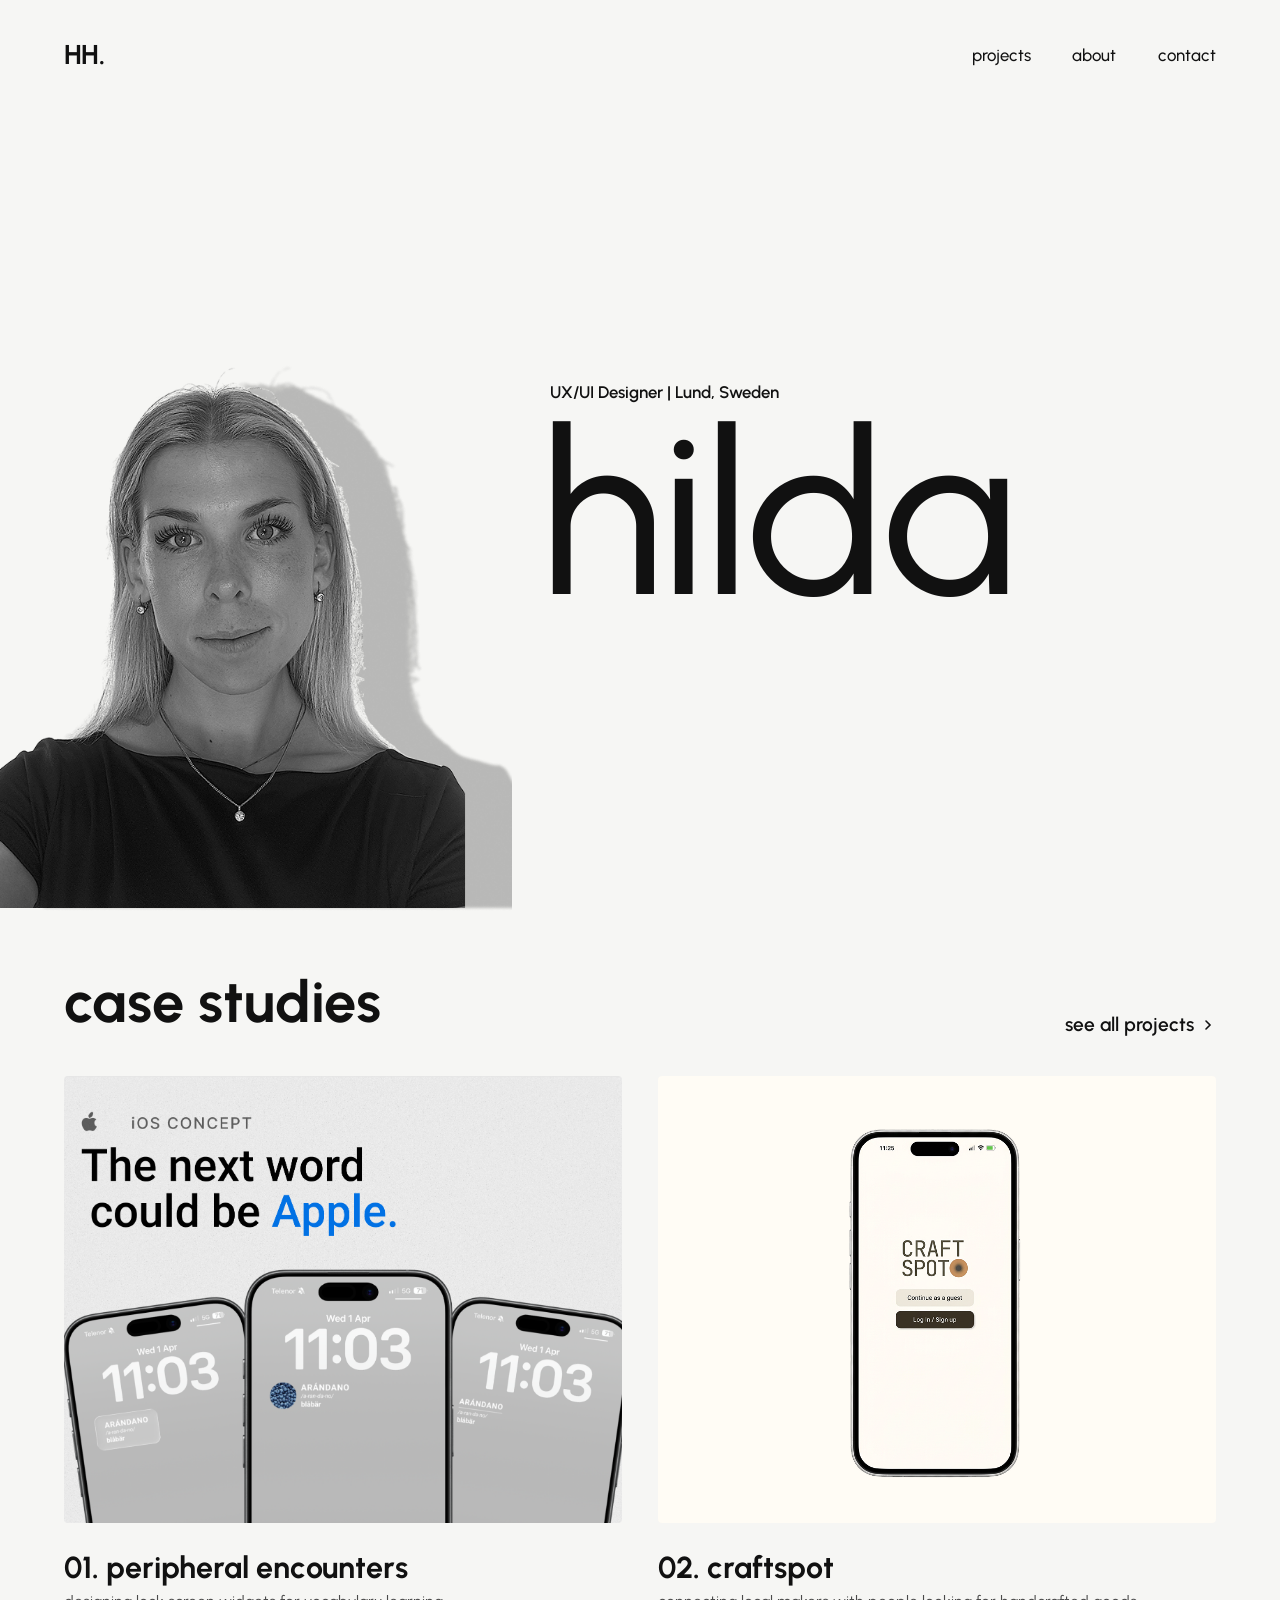
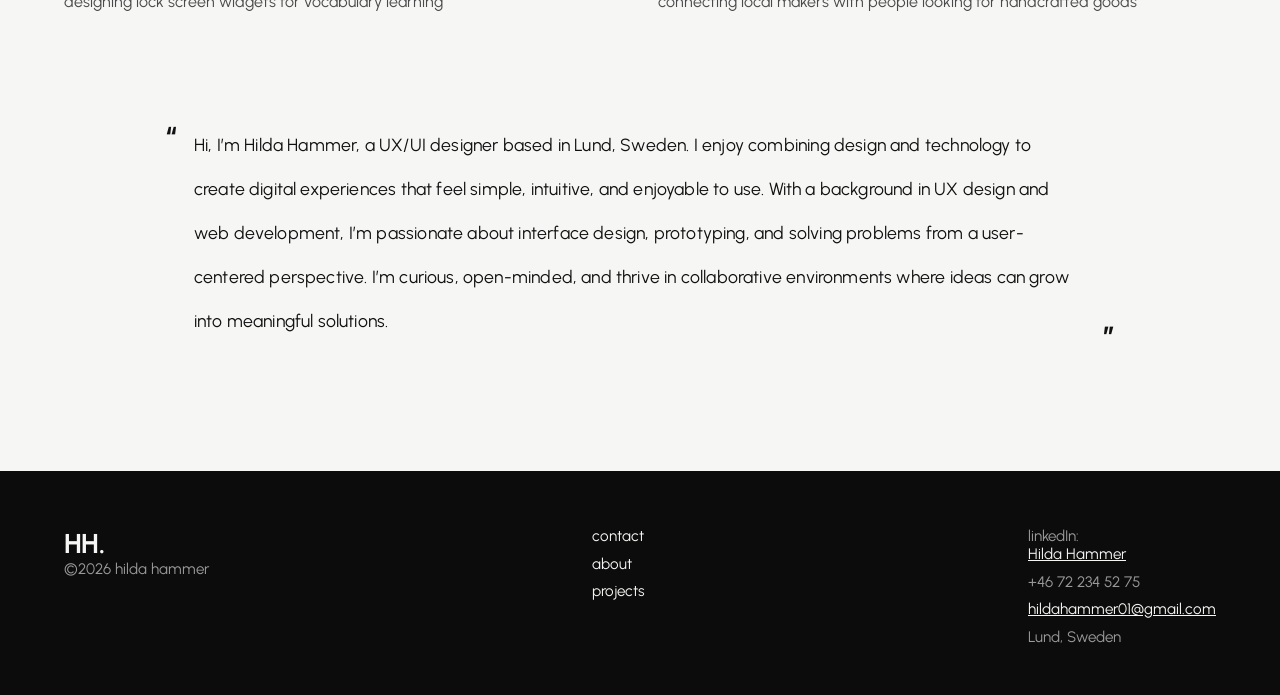
==== index.html @ 7aa0ebc8 "Add files via upload" ====
<!DOCTYPE html>
<html lang="en">
<head>
<meta charset="UTF-8">
<meta name="viewport" content="width=device-width, initial-scale=1.0">
<title>Hilda Hammer — UX/UI Designer</title>
<link rel="stylesheet" href="style.css">
<style>
     :root{
    --pad: 5vw;
  }

    main.wrap{
    max-width: none;
  }

  .site-header{
    padding-left: 5vw;
    padding-right: 5vw;
  }

  .hero{
    display: flex;
    align-items: flex-end;
    min-height: calc(100vh - 60px);
    gap: 3vw;
    margin-top: 0;

    width: 100vw;
    margin-left: calc(-50vw + 50%);
    padding-right: var(--pad);
  }
  .hero-photo{
    width: 40vw;
    aspect-ratio: 4/5;
    object-fit: cover;
    filter: grayscale(100%);
    align-self: flex-end;
  }
  .hero-copy .eyebrow{ margin-bottom: .5rem; }
  .hero-copy h1{
    font-family: var(--font-display);
    font-weight: 450;
    font-size: clamp(7rem, 18vw, 18rem);
    line-height: .9;
    margin: 0 0 0 -0.05em;
    letter-spacing: -0.01em;
  }

  .hero-copy{
    flex: 1;
    align-self: center;
  } 

  .section-head{
    display: flex;
    align-items: flex-end;
    justify-content: space-between;
    margin: 3.5rem 0 2.5rem;
    flex-wrap: wrap;
    gap: 1rem;
  }
  .section-head h2{
    font-family: var(--font-display);
    font-weight: 700;
    font-size: clamp(2.6rem, 5vw, 3.6rem);
    margin: 0;
  }

  .case-grid{
    display: grid;
    grid-template-columns: 1fr 1fr;
    gap: 2.2rem;
  }
  .case-card img{
    width: 100%;
    aspect-ratio: 4/3.2;
    object-fit: cover;
    border-radius: 4px;
    background: var(--card-bg);
    margin-bottom: 1.6rem;
  }
  .case-card h3{
    font-family: var(--font-display);
    font-weight: 700;
    font-size: 1.9rem;
    margin: 0 0 .4rem;
  }
  .case-card p{ margin: 0; color: var(--muted); }
  .case-card{ transition: opacity .15s ease; }
  .case-card:hover{ opacity: .82; }

  .intro-quote{
    margin: 7rem auto 2rem;
    max-width: 950px;
  }
    .intro-quote p{
    position: relative;
    font-size: 1.1rem;
    line-height: 2.5;
    letter-spacing: 0.01em;
    margin: 0;
    padding: 0 1.8rem;
  }
  .intro-quote p::before,
  .intro-quote p::after{
    content: "\201C";
    position: absolute;
    font-family: var(--font-display);
    font-weight: 700;
    font-size: 1.8rem;
    line-height: 1;
  }
  .intro-quote p::before{
    left: 0;
    top: 0;
  }
  .intro-quote p::after{
    right: 0;
    bottom: 0.3rem;
    transform: rotate(180deg);
  }

  @media (max-width: 760px){
    .hero{ flex-direction: column; align-items: center; min-height: auto; gap: 2rem; padding-right: 0; }
    .hero-photo{ width: 100%; aspect-ratio: 4/4.2; align-self: center; }    .case-grid{ grid-template-columns: 1fr; gap: 3rem; }
  }
</style>
</head>
<body>

<header class="site-header">
  <a href="index.html" class="logo">HH.</a>
  <button class="nav-toggle" aria-label="Toggle menu"><span></span><span></span><span></span></button>
  <nav class="nav">
    <a href="projects.html">projects</a>
    <a href="about.html">about</a>
    <a href="contact.html">contact</a>
  </nav>
</header>

<main class="wrap">

  <section class="hero">
<img class="hero-photo" src="images/me.png" alt="Portrait of Hilda Hammer">    <div class="hero-copy">
      <p class="eyebrow">UX/UI Designer | Lund, Sweden</p>
      <h1 class="dalmatian-text">hilda</h1>  
    </div>
  </section>

  <div class="section-head">
    <h2>case studies</h2>
    <a class="link-arrow" href="projects.html">
      see all projects
      <svg viewBox="0 0 24 24" fill="none" stroke="currentColor" stroke-width="2.4" stroke-linecap="round"><path d="M9 6l6 6-6 6"/></svg>
    </a>
  </div>

  <div class="case-grid">
    <a class="case-card" href="project-peripheral-encounters.html">
      <img src="images/mockup.png" alt="Peripheral Encounters project preview">
      <h3>01. peripheral encounters</h3>
      <p>designing lock screen widgets for vocabulary learning</p>
    </a>
    <a class="case-card" href="project-craftspot.html">
      <img src="images/craftspot/craftspot-logo.png" alt="CraftSpot project preview">
      <h3>02. craftspot</h3>
      <p>connecting local makers with people looking for handcrafted goods</p>
    </a>
  </div>

    <div class="intro-quote">
    <p>
      Hi, I’m Hilda Hammer, a UX/UI designer based in Lund, Sweden. 
      I enjoy combining design and technology to create digital experiences that feel simple, intuitive, and enjoyable to use. 
      With a background in UX design and web development, I’m passionate about interface design, prototyping, and solving problems from a user-centered perspective. 
      I’m curious, open-minded, and thrive in collaborative environments where ideas can grow into meaningful solutions.

    </p>
  </div>

</main>

<footer class="site-footer">
  <div class="footer-grid">
    <div class="footer-brand">
      <a href="index.html" class="logo">HH.</a>
      <p>©2026 hilda hammer</p>
    </div>
    <div class="footer-col">
      <a href="contact.html">contact</a>
      <a href="about.html">about</a>
      <a href="projects.html">projects</a>
    </div>
    <div class="footer-col">
      <p>linkedIn: <a class="footer-underline" href="https://www.linkedin.com/in/hildahammer" target="_blank" rel="noopener">Hilda Hammer</a></p>
      <p>+46 72 234 52 75</p>
      <p><a class="footer-underline" href="mailto:hildahammer01@gmail.com">hildahammer01@gmail.com</a></p>
      <p>Lund, Sweden</p>
    </div>
  </div>
</footer>

<script src="script.js"></script>
</body>
</html>
---- style.css ----
/* ---------- Hilda Hammer — portfolio ---------- */

@import url('https://fonts.googleapis.com/css2?family=Urbanist:wght@400;500;600;700;800&display=swap');

:root{
  --bg: #f6f6f4;
  --ink: #111111;
  --muted: #4a4a4a;
  --footer-bg: #0c0c0c;
  --footer-text: #f6f6f4;
  --footer-muted: #9a9a9a;
  --card-bg: #eceae6;

  --max: 1000px;
  --pad: 5vw;

  --font-display: 'Urbanist', sans-serif;
  --font-body: 'Urbanist', sans-serif;
}

*{
  box-sizing: border-box;
}

html{
  scroll-behavior: smooth;
}

body{
  margin: 0;
  background: var(--bg);
  color: var(--ink);
  font-family: var(--font-body);
  -webkit-font-smoothing: antialiased;
}

img{
  max-width: 100%;
  display: block;
}

a{
  color: inherit;
  text-decoration: none;
}

.wrap{
  max-width: var(--max);
  margin: 0 auto;
  padding: 0 var(--pad);
}


/* ---------- Header ---------- */

.site-header{
  display: flex;
  align-items: center;
  justify-content: space-between;
  padding: 2.4rem var(--pad) 0;
}

.logo{
  font-family: var(--font-display);
  font-weight: 700;
  font-size: 1.7rem;
  letter-spacing: -0.02em;
}

.nav{
  display: flex;
  gap: 2.6rem;
  font-size: 1.05rem;
}

.nav a{
  position: relative;
  font-weight: 500;
  transition: opacity .15s ease, font-weight .15s ease;
}

.nav a:hover{
  opacity: .55;
}

.nav a.active{
  font-weight: 700;
}

.nav-toggle{
  display: none;
  background: none;
  border: none;
  cursor: pointer;
  padding: 0;
}

.nav-toggle span{
  display: block;
  width: 26px;
  height: 2px;
  background: var(--ink);
  margin: 6px 0;
}


/* ---------- Buttons / links with chevron ---------- */

.link-arrow{
  display: inline-flex;
  align-items: center;
  gap: .4rem;
  font-family: var(--font-display);
  font-weight: 600;
  font-size: 1.2rem;
}

.link-arrow svg{
  width: 16px;
  height: 16px;
  transition: transform .15s ease;
}

.link-arrow:hover svg{
  transform: translateX(4px);
}

.back-link{
  display: inline-flex;
  align-items: center;
  gap: .5rem;
  font-weight: 600;
  margin: 3rem 0 1.5rem;
}

.back-link svg{
  width: 14px;
  height: 14px;
}

/* ---------- CV download button ---------- */

.btn-cv{
  display: inline-flex;
  align-items: center;
  gap: .55rem;
  font-family: var(--font-display);
  font-weight: 600;
  font-size: 1rem;
  color: var(--ink);
  border: 1.5px solid var(--ink);
  border-radius: 999px;
  padding: .8rem 1.5rem;
  margin-top: .5rem;
  transition: background .15s ease, color .15s ease;
}

.btn-cv svg{
  width: 16px;
  height: 16px;
}

.btn-cv:hover{
  background: var(--ink);
  color: var(--bg);
}


/* ---------- Footer ---------- */

.site-footer{
  background: var(--footer-bg);
  color: var(--footer-text);
  margin-top: 8rem;
  padding: 3.5rem var(--pad) 2.5rem;
}

.footer-grid{
  width: 100%;
  max-width: none;
  margin: 0;

  display: flex;
  flex-wrap: wrap;
  justify-content: space-between;
  gap: 2.5rem;
}

.footer-brand .logo{
  color: var(--footer-text);
  margin-bottom: .8rem;
}

.footer-brand p{
  color: var(--footer-muted);
  margin: 0;
  font-size: .95rem;
}

.footer-col{
  white-space: nowrap;
}

.footer-col a,
.footer-col p{
  display: block;
  margin-bottom: .6rem;
  font-size: .95rem;
}

.footer-col a{
  color: var(--footer-text);
}

.footer-col a:hover{
  opacity: .7;
}

.footer-col p{
  color: var(--footer-muted);
  margin: 0 0 .6rem;
}

.footer-col .footer-underline{
  text-decoration: underline;
}


/* ---------- Utility ---------- */

.eyebrow{
  font-size: 1.05rem;
  color: var(--ink);
  font-weight: 600;
}


/* ---------- About page ---------- */

.about-page{
  max-width: 700px;
  margin: 0 auto;
}


/* ---------- Contact page ---------- */

.contact-page{
  max-width: 700px;
  margin: 0 auto;
}


/* ---------- Mobile ---------- */

@media (max-width: 760px){

  .nav{
    position: fixed;
    inset: 0 0 auto 0;
    top: 0;
    background: var(--bg);

    flex-direction: column;
    align-items: flex-start;
    gap: 1.6rem;

    padding: 6rem var(--pad) 3rem;

    transform: translateY(-110%);
    transition: transform .25s ease;

    z-index: 20;
    font-size: 1.4rem;
  }

  .nav.open{
    transform: translateY(0);
  }

  .nav-toggle{
    display: block;
    z-index: 30;
  }

  .site-header{
    position: relative;
  }

  .footer-grid{
    flex-direction: column;
    gap: 2rem;
  }

  .footer-col{
    white-space: normal;
  }
}
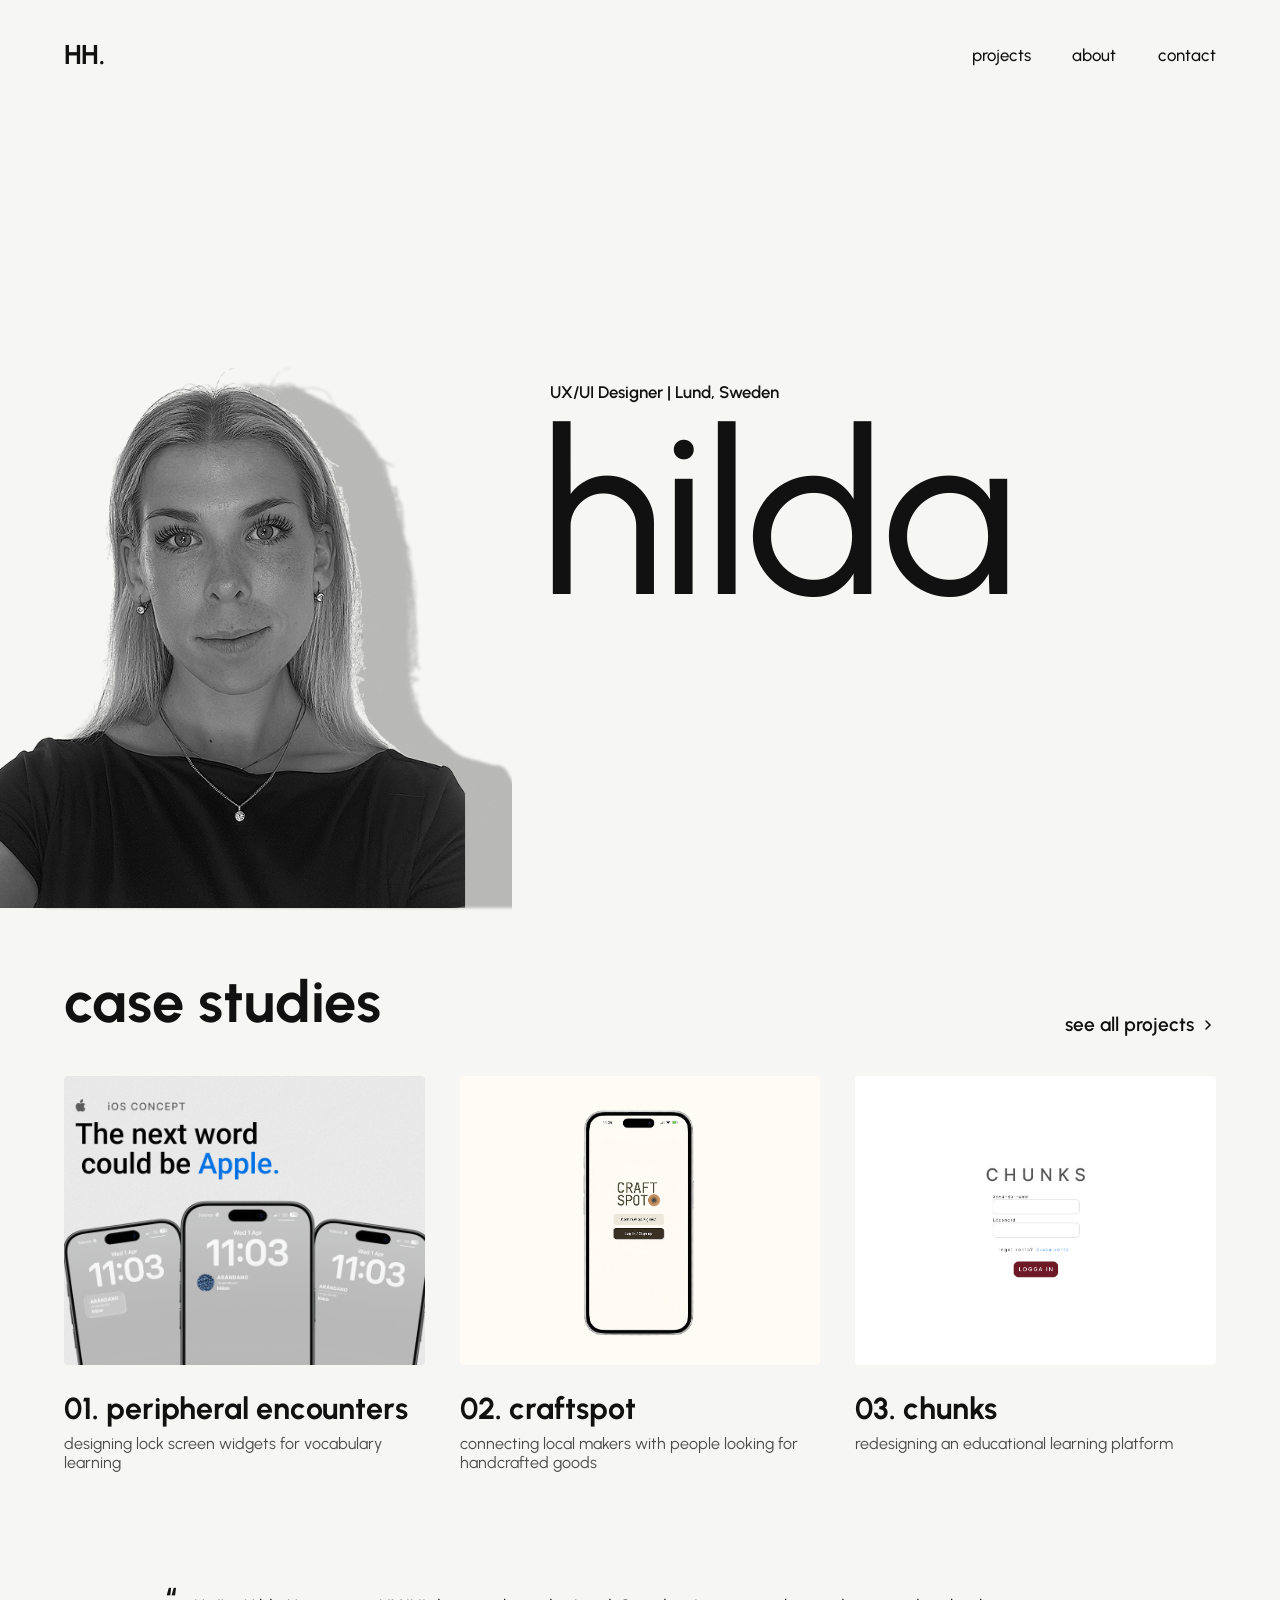
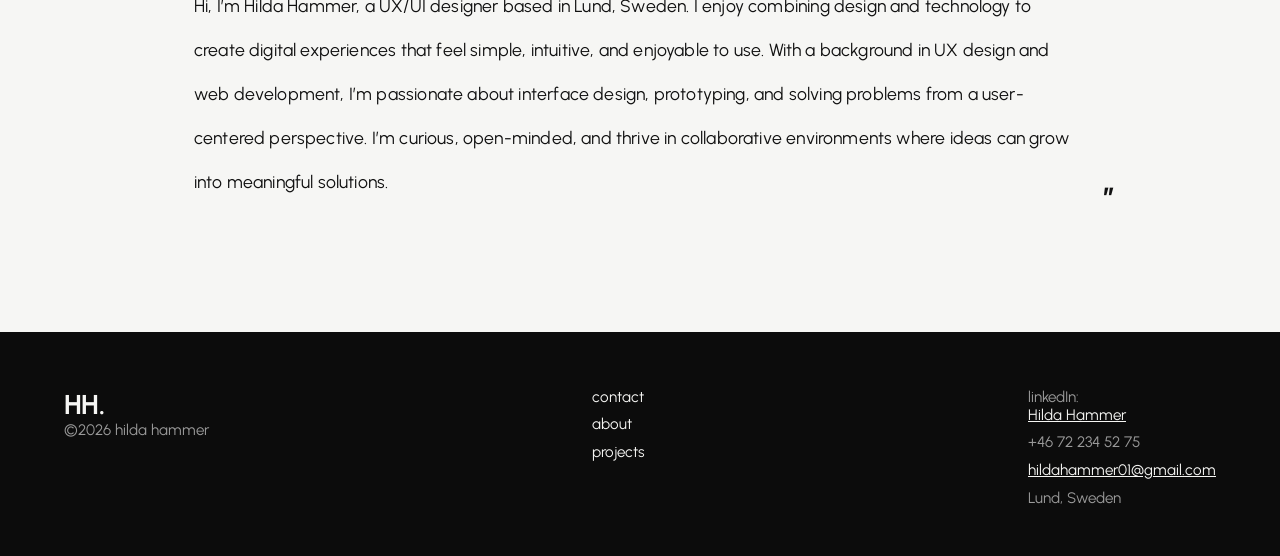
==== commit b625e9f7: "Add files via upload" ====
--- a/index.html
+++ b/index.html
@@ -67,9 +67,9 @@
     margin: 0;
   }
 
-  .case-grid{
+    .case-grid{
     display: grid;
-    grid-template-columns: 1fr 1fr;
+    grid-template-columns: repeat(3, 1fr);
     gap: 2.2rem;
   }
   .case-card img{
@@ -167,6 +167,12 @@
       <h3>02. craftspot</h3>
       <p>connecting local makers with people looking for handcrafted goods</p>
     </a>
+
+        <a class="case-card" href="project-chunks.html">
+      <img src="images/chunks/login.png" alt="Chunks project preview">
+      <h3>03. chunks</h3>
+      <p>redesigning an educational learning platform</p>
+    </a>
   </div>
 
     <div class="intro-quote">
